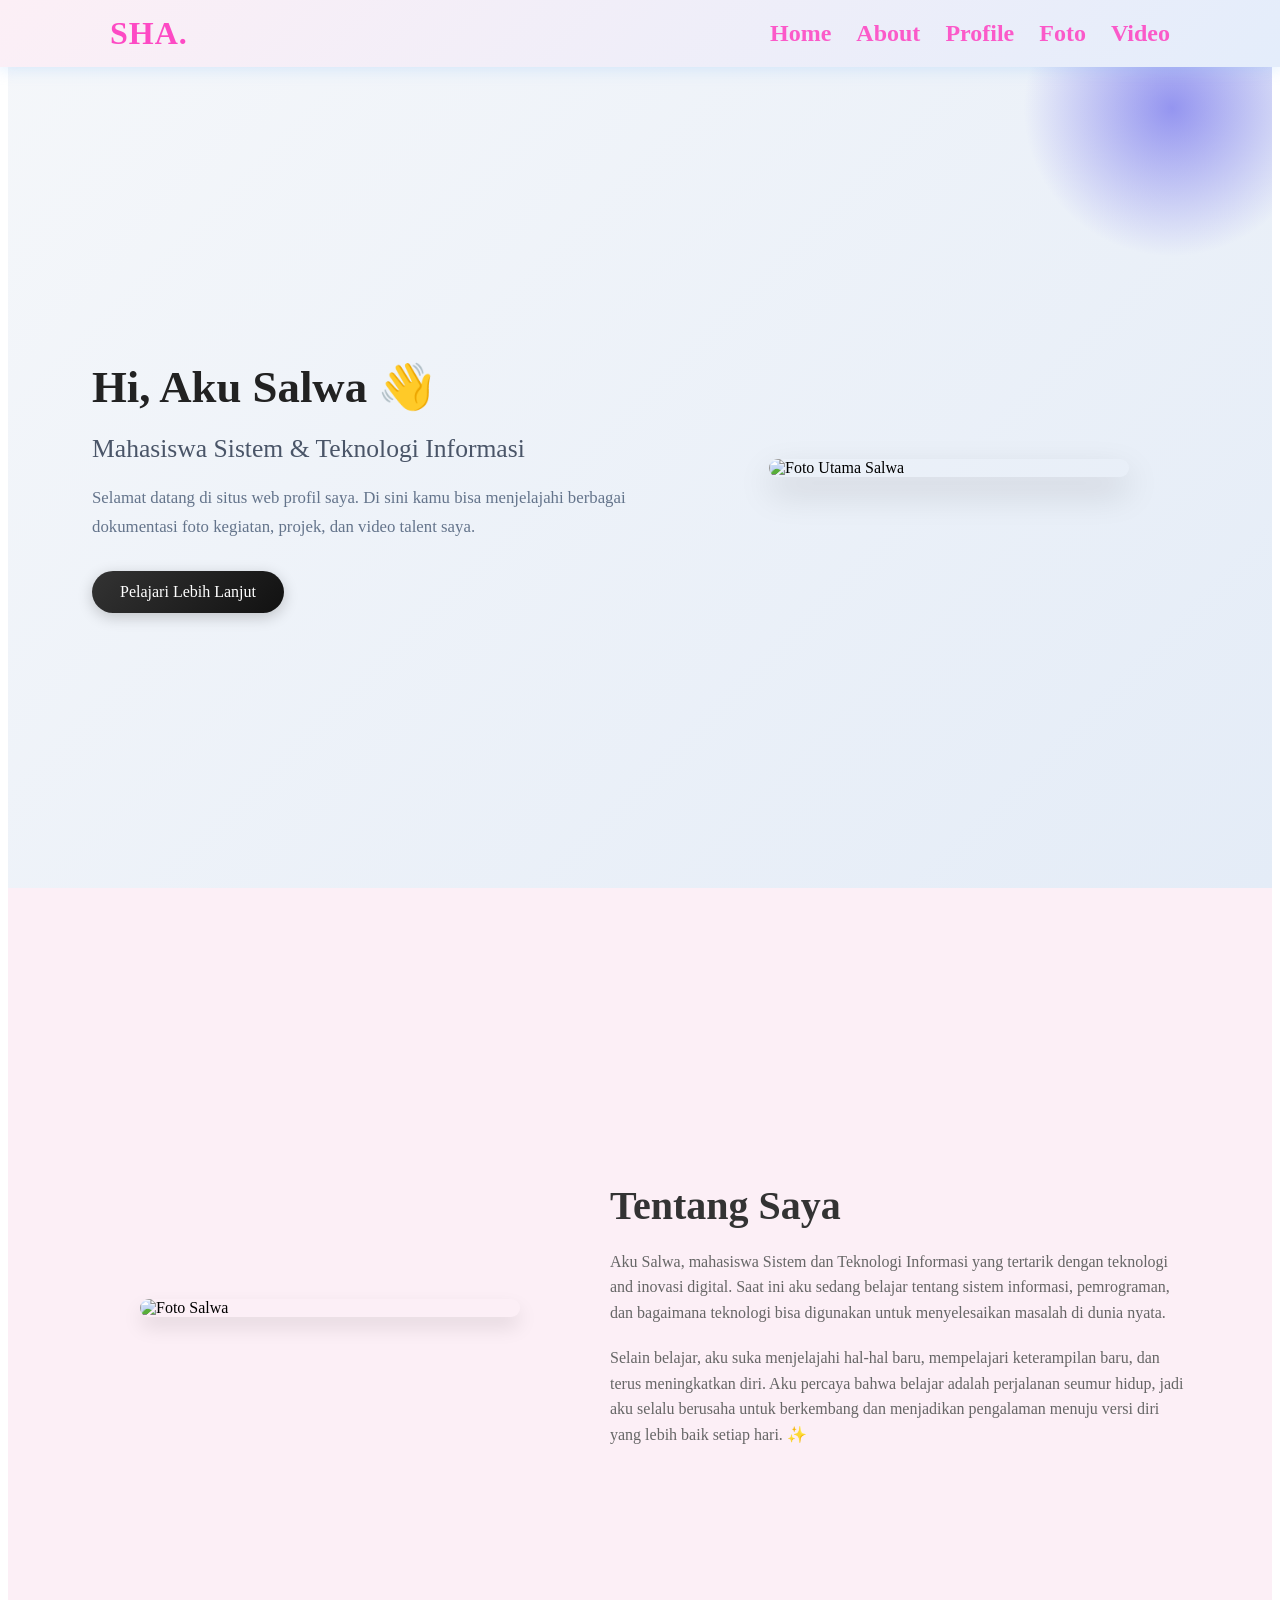
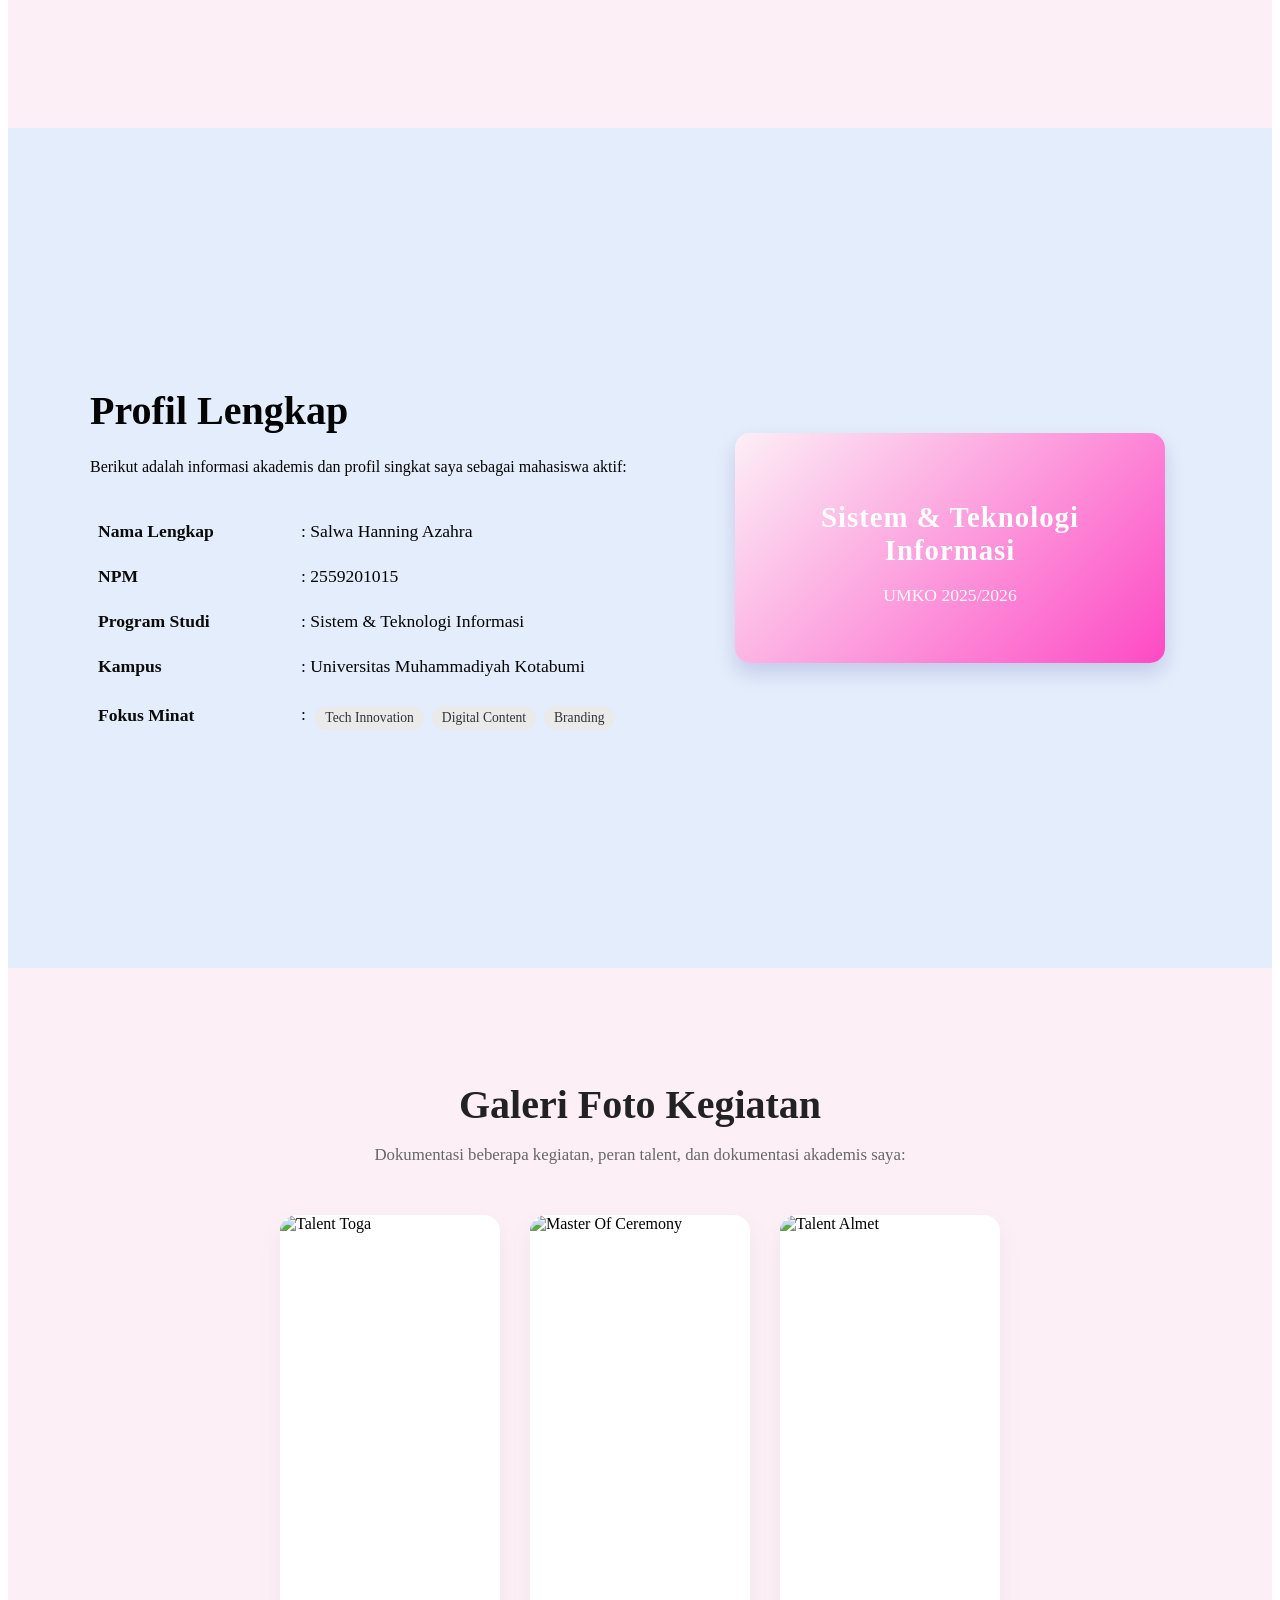
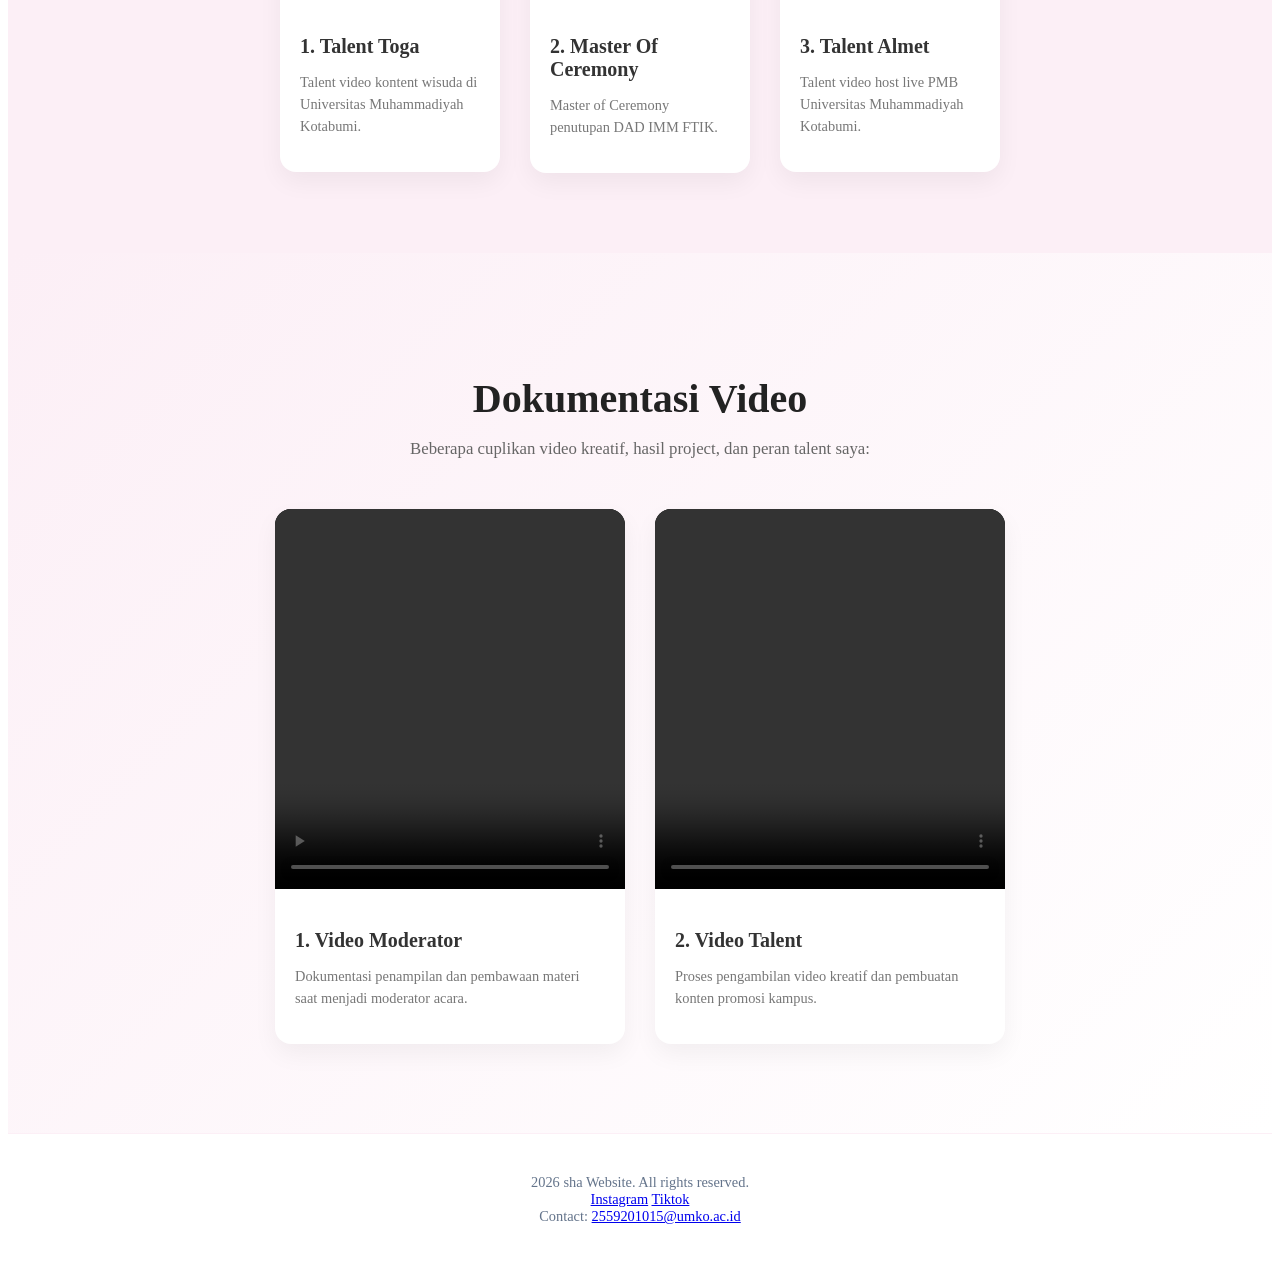
==== index.html @ 74badfe8 "Add files via upload" ====
<!DOCTYPE html>
<html lang="en">
<head>
    <meta charset="UTF-8">
    <meta name="viewport" content="width=device-width, initial-scale=1.0">
    <title>Project Saya</title>
    <link rel="stylesheet" href="style.css">
</head>
<body>
    <header>
        <div class="header-container">
            <a href="#rumah" class="logo">SHA<span>.</span></a>
            
            <nav>
                <ul>
                    <li><a href="#rumah">Home</a></li>
                    <li><a href="#tentang">About</a></li>
                    <li><a href="#profil">Profile</a></li>
                    <li><a href="#foto">Foto</a></li>
                    <li><a href="#video">Video</a></li>
                </ul>
            </nav>
        </div>
    </header>

    <main>
        <section id="rumah">
            <div class="bg-circle"></div> 
            <div class="hero-container">
                <div class="hero-text">
                    <h1>Hi, Aku Salwa 👋</h1>
                    <h2>Mahasiswa Sistem & Teknologi Informasi</h2>
                    <p>Selamat datang di situs web profil saya. Di sini kamu bisa menjelajahi berbagai dokumentasi foto kegiatan, projek, dan video talent saya.</p>
                    <a href="#tentang" class="btn-hero">Pelajari Lebih Lanjut</a>
                </div>
                
                <div class="hero-image">
                    <img src="Foto/Me4.jpeg" alt="Foto Utama Salwa">
                </div>
            </div>
        </section>

        <section id="tentang">
           <div class="about-container">
                <div class="about-image">
                    <img src="Foto/me6.jpeg" alt="Foto Salwa">
                </div>

                <div class="about-text">
                    <h2>Tentang Saya</h2>
                    <p>Aku Salwa, mahasiswa Sistem dan Teknologi Informasi yang tertarik dengan teknologi and inovasi digital. Saat ini aku sedang belajar tentang sistem informasi, pemrograman, dan bagaimana teknologi bisa digunakan untuk menyelesaikan masalah di dunia nyata.</p>
                    <p>Selain belajar, aku suka menjelajahi hal-hal baru, mempelajari keterampilan baru, dan terus meningkatkan diri. Aku percaya bahwa belajar adalah perjalanan seumur hidup, jadi aku selalu berusaha untuk berkembang dan menjadikan pengalaman menuju versi diri yang lebih baik setiap hari. ✨</p>
                </div>
            </div>
        </section>

        <section id="profil">
            <div class="profile-container">
                <div class="profile-text">
                    <h2>Profil Lengkap</h2>
                    <p>Berikut adalah informasi akademis dan profil singkat saya sebagai mahasiswa aktif:</p>
                    
                    <table class="profile-table">
                        <tr>
                            <td>Nama Lengkap</td>
                            <td>: Salwa Hanning Azahra</td>
                        </tr>
                        <tr>
                            <td>NPM</td>
                            <td>: 2559201015</td>
                        </tr>
                        <tr>
                            <td>Program Studi</td>
                            <td>: Sistem & Teknologi Informasi</td>
                        </tr>
                        <tr>
                            <td>Kampus</td>
                            <td>: Universitas Muhammadiyah Kotabumi</td>
                        </tr>
                        <tr>
                            <td>Fokus Minat</td>
                            <td>: 
                                <div class="interest-tags">
                                    <span>Tech Innovation</span>
                                    <span>Digital Content</span>
                                    <span>Branding</span>
                                </div>
                            </td>
                        </tr>
                    </table>
                </div>

                <div class="profile-badge">
                    <div class="badge-card">
                        <h3>Sistem & Teknologi Informasi</h3>
                        <p>UMKO 2025/2026</p>
                    </div>
                </div>
            </div>
        </section>

       <section id="foto">
            <div class="foto-container">
                <div class="foto-header">
                    <h2>Galeri Foto Kegiatan</h2>
                    <p>Dokumentasi beberapa kegiatan, peran talent, dan dokumentasi akademis saya:</p>
                </div>
                
                <ul class="foto-grid">
                    <li>
                        <figure class="foto-card">
                            <div class="foto-wrapper">
                                <img src="Foto/Me2.jpeg" alt="Talent Toga"/>
                            </div>
                            <figcaption>
                                <h3>1. Talent Toga</h3>
                                <p>Talent video kontent wisuda di Universitas Muhammadiyah Kotabumi.</p>
                            </figcaption>
                        </figure>
                    </li>
                    <li>
                        <figure class="foto-card">
                            <div class="foto-wrapper">
                                <img src="Foto/Me5.jpeg" alt="Master Of Ceremony"/>
                            </div>
                            <figcaption>
                                <h3>2. Master Of Ceremony</h3>  
                                <p>Master of Ceremony penutupan DAD IMM FTIK.</p>
                            </figcaption>                    
                        </figure>
                    </li>
                    <li>
                        <figure class="foto-card">
                            <div class="foto-wrapper">
                                <img src="Foto/Me4.jpeg" alt="Talent Almet"/>
                            </div>
                            <figcaption>
                                <h3>3. Talent Almet</h3>
                                <p>Talent video host live PMB Universitas Muhammadiyah Kotabumi.</p>
                            </figcaption>
                        </figure>
                    </li>
                </ul>
            </div>
        </section>
        <section id="video">
            <div class="video-container">
                <div class="video-header">
                    <h2>Dokumentasi Video</h2>
                    <p>Beberapa cuplikan video kreatif, hasil project, dan peran talent saya:</p>
                </div>
                
                <ul class="video-grid">
                    <li>
                        <figure class="video-card">
                            <div class="video-wrapper">
                                <video src="Video/sal1.mp4" controls></video>
                            </div>
                            <figcaption>
                                <h3>1. Video Moderator</h3>
                                <p>Dokumentasi penampilan dan pembawaan materi saat menjadi moderator acara.</p>
                            </figcaption>
                        </figure>
                    </li>
                    <li>
                        <figure class="video-card">
                            <div class="video-wrapper">
                                <video src="Video/sal2.mp4" controls></video>
                            </div>
                            <figcaption>
                                <h3>2. Video Talent</h3>
                                <p>Proses pengambilan video kreatif dan pembuatan konten promosi kampus.</p>
                            </figcaption>                    
                        </figure>
                    </li>
                </ul>
            </div>
        </section>
     </main>

    <footer>
        <p>2026 sha Website. All rights reserved.</p>
        <p>
            <a href="https://www.instagram.com/salwahanning?igsh=eXQ4OGFvejlybm9q" target="_blank">Instagram</a>
            <a href="https://www.tiktok.com/@random.salwa?_r=1&_t=ZS-979Bhj3TxcC" target="_blank">Tiktok</a>
        </p>
        <p>Contact: <a href="mailto:2559201015@umko.ac.id">2559201015@umko.ac.id</a></p>
     </footer>
</body>
</html>
---- style.css ----
header {
    position: fixed;
    top: 0;
    left: 0;
    width: 100%;
    background: linear-gradient(135deg, #fceff6 0%, #e4edfb 100%);
    box-shadow: 0 2px 15px rgba(142, 197, 252, 0.3);
    z-index: 1000;
    box-sizing: border-box;
}

.header-container {
    display: flex;
    justify-content: space-between;
    align-items: center;
    max-width: 1100px;
    margin: 0 auto;
    padding: 15px 20px;
    width: 100%;
    box-sizing: border-box;
}

.logo {
    font-size: 2rem;
    font-weight: 700;
    color: #fd4ac4;
    text-decoration: none;
    letter-spacing: 1px;
}

.logo span {
    color: #fd4ac4;
}

header nav ul {
    display: flex;
    list-style: none;
    gap: 25px;
    margin: 0;
    padding: 0;
}

header nav ul li a {
    text-decoration: none;
    color: #fd4ac4;
    font-weight: 600;
    font-size: 1.5rem;
    transition: all 0.3s ease;
    position: relative;
    padding: 5px 0;
    opacity: 0.9;
}

header nav ul li a:hover {
    color: #333;
    opacity: 1;
}

header nav ul li a::after {
    content: '';
    position: absolute;
    width: 0;
    height: 2px;
    bottom: 0;
    left: 0;
    background-color: #333;
    transition: width 0.3s ease;
}

header nav ul li a:hover::after {
    width: 100%;
}

#rumah {
    position: relative;
    padding: 100px 20px 60px 20px;
    background: linear-gradient(135deg, #f5f7fa 0%, #e4ecf7 100%);
    min-height: 80vh;          
    display: flex;
    align-items: center;
    overflow: hidden; 
}

.bg-circle {
    position: absolute;
    width: 450px;
    height: 450px;
    background: radial-gradient(circle, #fceff6 0%, rgba(253, 74, 196, 0.45) 100%);
    top: -100px;
    right: -100px;
    z-index: 1;
}

.hero-container {
    position: relative;
    z-index: 2;
    display: flex;
    flex-wrap: wrap;           
    align-items: center;
    justify-content: space-between;
    max-width: 1100px;
    margin: 0 auto;
    gap: 40px;
}

.hero-text {
    flex: 1 1 500px;           
}

.hero-text h1 {
    font-size: 2.8rem;
    color: #222;
    margin-bottom: 10px;
}

.hero-text h2 {
    font-size: 1.6rem;
    color: #4a5568;
    font-weight: 500;
    margin-bottom: 20px;
}

.hero-text p {
    font-size: 1.05rem;
    color: #64748b;
    line-height: 1.7;
    margin-bottom: 30px;
}

.btn-hero {
    display: inline-block;
    padding: 12px 28px;
    background: linear-gradient(135deg, #333 0%, #111 100%);    
    color: #fff;
    text-decoration: none;
    border-radius: 25px;
    font-weight: 500;
    box-shadow: 0 4px 15px rgba(0,0,0,0.2);
    transition: all 0.3s ease;
}

.btn-hero:hover {
    transform: translateY(-2px);
    box-shadow: 0 6px 20px rgba(0,0,0,0.3);
}

.hero-image {
    flex: 1 1 400px;           
    display: flex;
    justify-content: center;
}

.hero-image img {
    width: 100%;
    max-width: 360px;          
    height: auto;
    border-radius: 24px;       
    box-shadow: 0 15px 35px rgba(0,0,0,0.15); 
}

#tentang {
    padding: 60px 20px;
    background-color: #fceff6; 
    min-height: 80vh;          
    display: flex;
    align-items: center;
    overflow: hidden;
}

.bg-circle {
    position: absolute;
    width: 300px;
    height: 300px;
    background: radial-gradient(circle, rgba(18, 11, 227, 0.4) 0%, rgba(224,195,252,0) 70%);
    top: -50px;
    right: -50px;
    z-index: 1;
}

.about-container {
    display: flex;
    flex-wrap: wrap;           
    align-items: center;
    justify-content: space-between;
    max-width: 1100px;
    margin: 0 auto;
    gap: 40px;
}

.about-image {
    flex: 1 1 400px;           
    display: flex;
    justify-content: center;
}

.about-image img {
    width: 100%;
    max-width: 380px;          
    height: auto;
    border-radius: 15px;       
    box-shadow: 0 10px 20px rgba(0,0,0,0.1); 
}

.about-text {
    flex: 1 1 500px;           
}

.about-text h2 {
    font-size: 2.5rem;
    color: #333;
    margin-bottom: 20px;
}

.about-text p {
    font-size: 1rem;
    color: #666;
    line-height: 1.6;
    margin-bottom: 20px;
}

#foto ul {
    display: flex;          
    flex-wrap: wrap;        
    gap: 30px;             
    list-style: none;       
    padding: 0;
    margin: 0;
    justify-content: center; 
}

#profil {
    padding: 60px 20px;
    background-color: #e4edfb; 
    min-height: 80vh;          
    display: flex;
    align-items: center;
}

.profile-container {
    display: flex;
    flex-wrap: wrap;           
    align-items: center;
    justify-content: space-between;
    max-width: 1100px;
    margin: 0 auto;
    gap: 40px;
    width: 100%;
}

.profile-text {
    flex: 1 1 500px;           
}

.profile-text h2 {
    font-size: 2.5rem;
    color: #040404;
    margin-bottom: 20px;
}

.profile-text p {
    font-size: 1rem;
    color: #060303;
    line-height: 1.6;
    margin-bottom: 30px;
}

.profile-table {
    width: 100%;
    border-collapse: collapse;
    font-size: 1.1rem;
}

.profile-table td {
    padding: 12px 8px;
    color: #030303;
}

.profile-table tr td:first-child {
    font-weight: 600;
    width: 35%;
    color: #0c0b0b;
}

.interest-tags {
    display: flex;
    flex-wrap: wrap;
    gap: 8px;
    margin-top: 5px;
    display: inline-flex;
    vertical-align: middle;
    padding-left: 5px;
}

.interest-tags span {
    background-color: #eaeaea;
    color: #333;
    font-size: 0.85rem;
    padding: 4px 10px;
    border-radius: 20px;
    font-weight: 500;
    transition: all 0.3s ease;
}

.interest-tags span:hover {
    background-color: #333;
    color: #fff;
}

.profile-badge {
    flex: 1 1 400px;           
    display: flex;
    justify-content: center;
}

.badge-card {
    width: 100%;
    max-width: 350px;
    padding: 40px;
    background: linear-gradient(135deg, #fceff6 0%, #fd4ac4 100%);
    color: #fff;
    border-radius: 15px;
    text-align: center;
    box-shadow: 0 10px 20px rgba(22, 9, 140, 0.15);
}

.badge-card h3 {
    font-size: 1.8rem;
    margin-bottom: 10px;
    letter-spacing: 1px;
}

.badge-card p {
    font-size: 1.1rem;
    color: #fffcfc;
}

#foto ul li {
    flex: 1 1 220px; 
    max-width: 220px;
    box-sizing: border-box;
}

#foto {
    padding: 80px 20px;
    background-color: #fceff6;
    min-height: 80vh;
    display: flex;
    align-items: center;
}

.foto-container {
    max-width: 1100px;
    margin: 0 auto;
    width: 100%;
}

.foto-header {
    text-align: center;
    margin-bottom: 50px;
}

.foto-header h2 {
    font-size: 2.5rem;
    color: #222;
    margin-bottom: 15px;
}

.foto-header p {
    font-size: 1.05rem;
    color: #666;
}

.foto-grid {
    display: flex;
    flex-wrap: wrap;
    gap: 30px;
    list-style: none;
    padding: 0;
    margin: 0;
    justify-content: center;
}

.foto-grid li {
    flex: 1 1 300px;
    max-width: 350px;
}

.foto-card {
    background: #fff;
    border-radius: 16px;
    overflow: hidden;
    box-shadow: 0 10px 25px rgba(0, 0, 0, 0.05);
    margin: 0;
    transition: transform 0.3s ease, box-shadow 0.3s ease;
}

.foto-card:hover {
    transform: translateY(-5px);
    box-shadow: 0 15px 35px rgba(0, 0, 0, 0.12);
}

.foto-wrapper {
    width: 100%;
    height: 380px; 
    overflow: hidden;
}

.foto-wrapper img {
    width: 100%;
    height: 100%;
    object-fit: cover; 
    transition: transform 0.5s ease;
}

.foto-card:hover .foto-wrapper img {
    transform: scale(1.05); 
}

.foto-card figcaption {
    padding: 20px;
}

.foto-card figcaption h3 {
    font-size: 1.25rem;
    color: #333;
    margin-bottom: 8px;
}

.foto-card figcaption p {
    font-size: 0.9rem;
    color: #777;
    line-height: 1.5;
}

#video {
    padding: 80px 20px;
    background: linear-gradient(135deg, #fceff6 0%, #ffffff 100%); 
    min-height: 80vh;
    display: flex;
    align-items: center;
}

.video-container {
    max-width: 1100px;
    margin: 0 auto;
    width: 100%;
}

.video-header {
    text-align: center;
    margin-bottom: 50px;
}

.video-header h2 {
    font-size: 2.5rem;
    color: #222;
    margin-bottom: 15px;
}

.video-header p {
    font-size: 1.05rem;
    color: #666;
}

.video-grid {
    display: flex;
    flex-wrap: wrap;
    gap: 30px;
    list-style: none;
    padding: 0;
    margin: 0;
    justify-content: center;
}

.video-grid li {
    flex: 1 1 300px;
    max-width: 350px; 
}

.video-card {
    background: #fff;
    border-radius: 16px;
    overflow: hidden;
    box-shadow: 0 10px 25px rgba(0, 0, 0, 0.05);
    margin: 0;
    transition: transform 0.3s ease, box-shadow 0.3s ease;
}

.video-card:hover {
    transform: translateY(-5px);
    box-shadow: 0 15px 35px rgba(253, 74, 196, 0.15); 
}

.video-wrapper {
    width: 100%;
    height: 380px; 
    background-color: #000;
    overflow: hidden;
}

.video-wrapper video {
    width: 100%;
    height: 100%;
    object-fit: cover; 
}

.video-card figcaption {
    padding: 20px;
}

.video-card figcaption h3 {
    font-size: 1.25rem;
    color: #333;
    margin-bottom: 8px;
}

.video-card figcaption p {
    font-size: 0.9rem;
    color: #777;
    line-height: 1.5;
}
footer {
    padding: 40px 20px;
    background-color: #ffffff;
    border-top: 1px solid #fceff6; 
    text-align: center;
}

.footer-container {
    max-width: 1100px;
    margin: 0 auto;
    display: flex;
    flex-direction: column;
    gap: 15px; 
}

footer p {
    font-size: 0.9rem;
    color: #64748b;
    margin: 0;
}

.footer-socials {
    display: flex;
    justify-content: center;
    gap: 20px;
}

.footer-socials a {
    font-size: 0.95rem;
    color: #333333;
    text-decoration: none;
    font-weight: 500;
    position: relative;
    padding: 5px 0;
    transition: color 0.3s ease;
}

.footer-socials a::after {
    content: '';
    position: absolute;
    width: 0;
    height: 2px;
    bottom: 0;
    left: 0;
    background-color: #fd4ac4; 
    transition: width 0.3s ease;
}

.footer-socials a:hover {
    color: #fd4ac4; 
}

.footer-socials a:hover::after {
    width: 100%;
}

.footer-contact a {
    color: #2575fc; 
    text-decoration: none;
    font-weight: 500;
    transition: color 0.3s ease;
}

.footer-contact a:hover {
    color: #fd4ac4; 
}
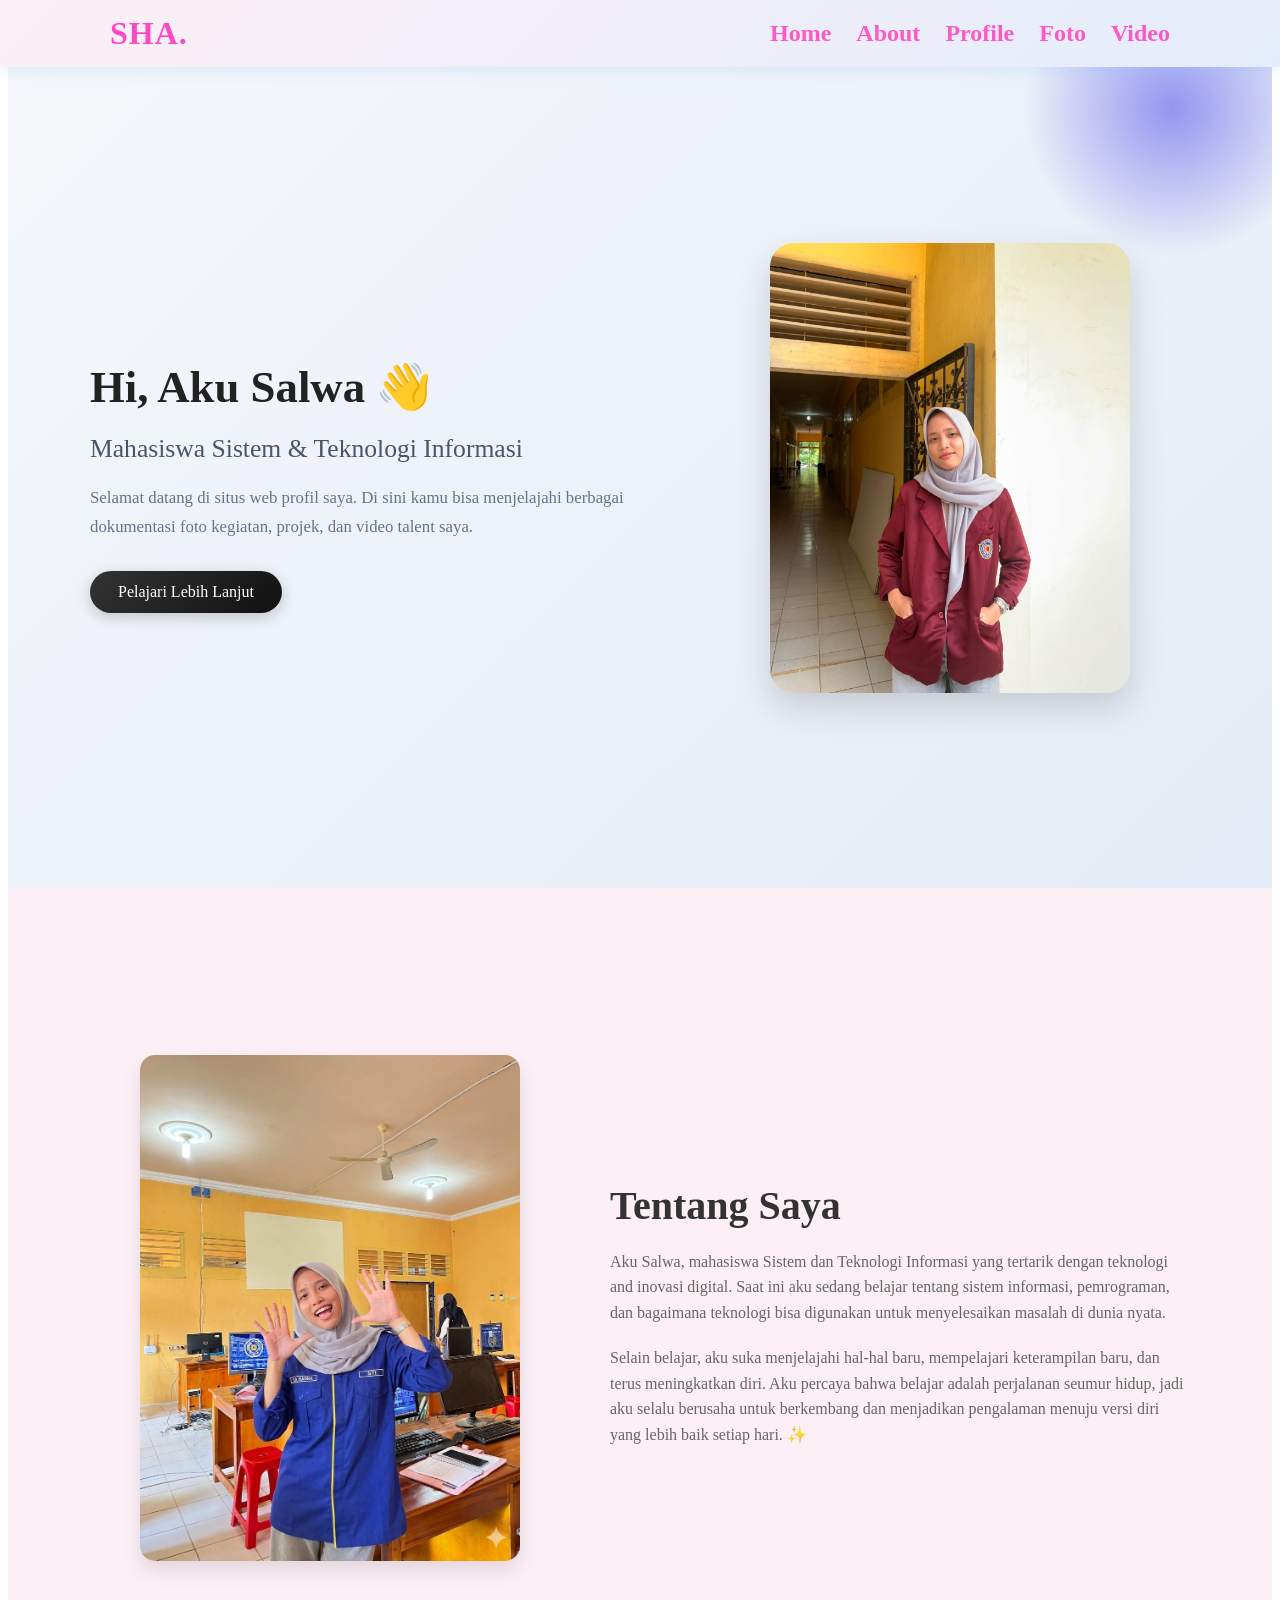
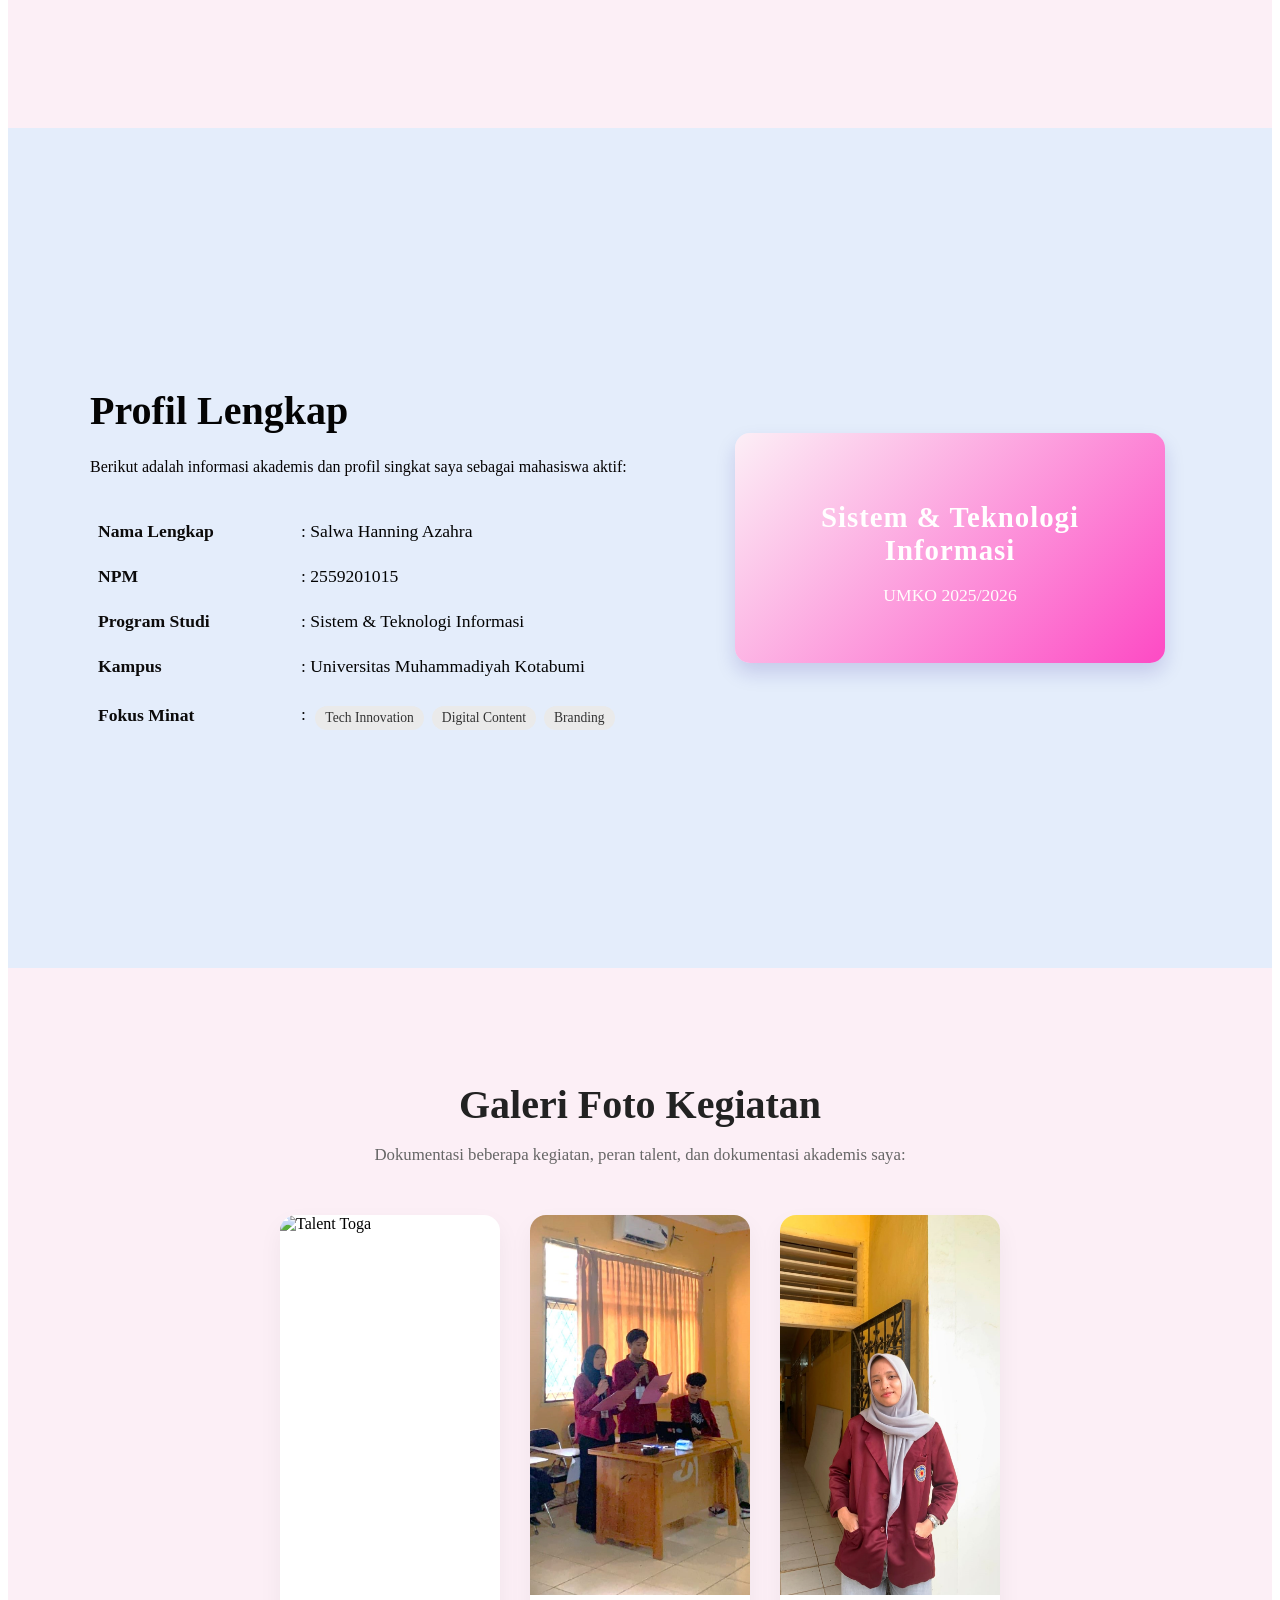
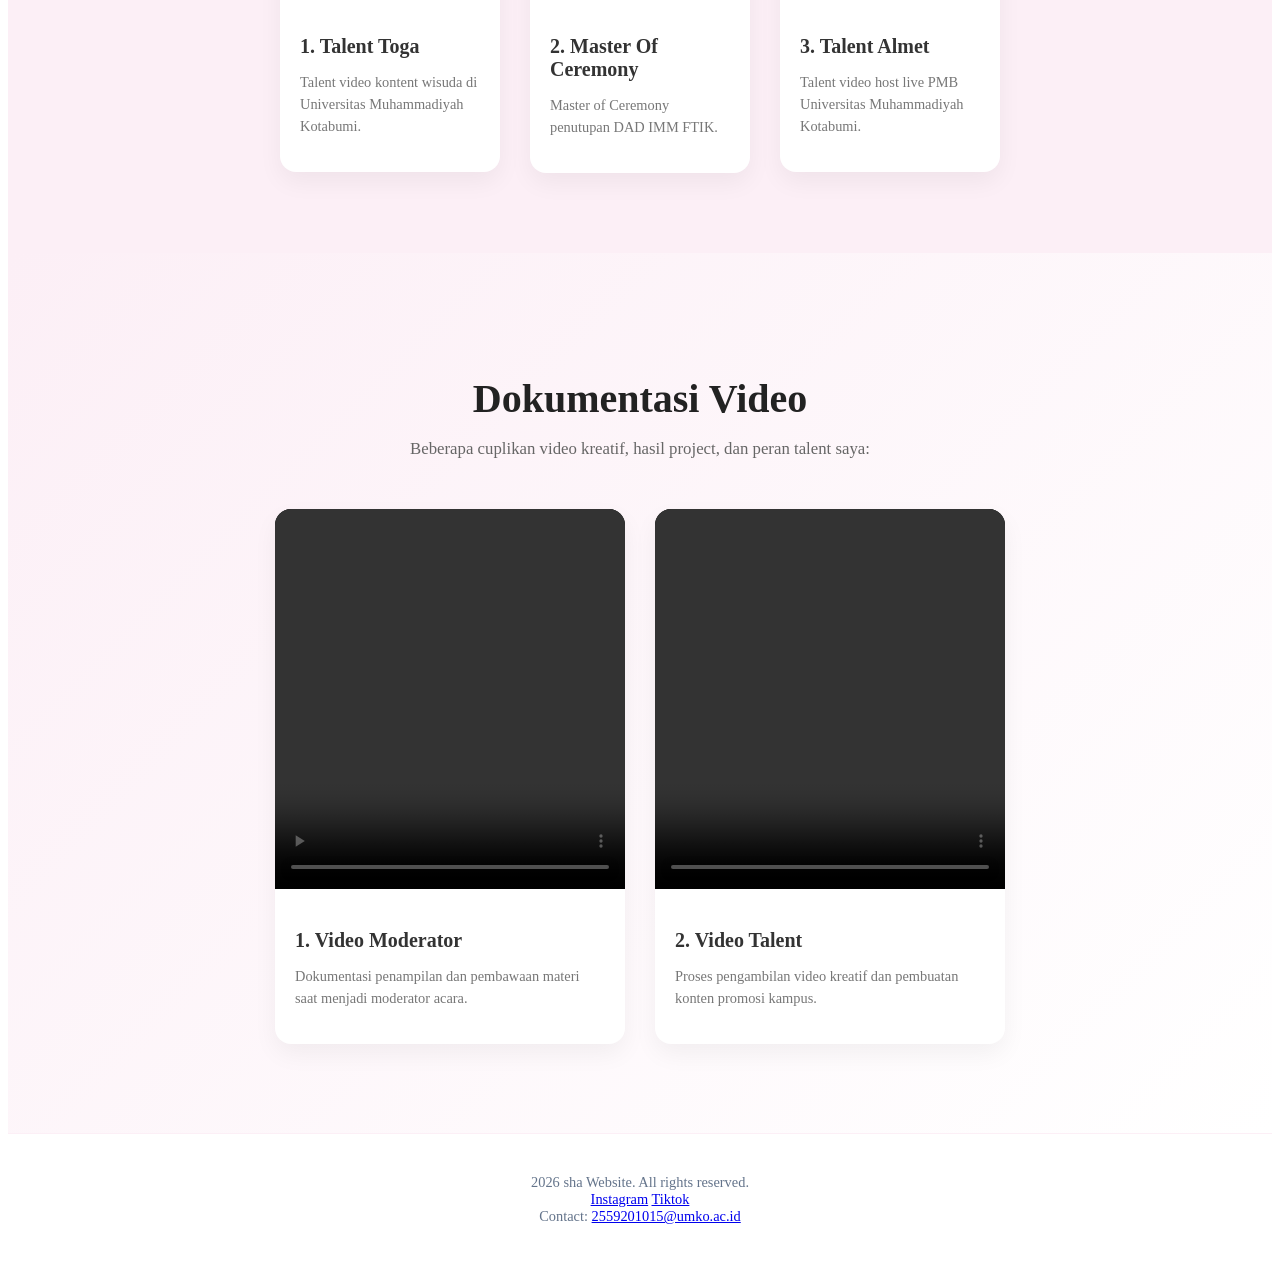
==== commit 6d27a959: "Add files via upload" ====
--- a/index.html
+++ b/index.html
@@ -35,7 +35,7 @@
                 </div>
                 
                 <div class="hero-image">
-                    <img src="Foto/Me4.jpeg" alt="Foto Utama Salwa">
+                    <img src="Asset/Foto/Me4.jpeg" alt="Foto Utama Salwa">
                 </div>
             </div>
         </section>
@@ -43,7 +43,7 @@
         <section id="tentang">
            <div class="about-container">
                 <div class="about-image">
-                    <img src="Foto/me6.jpeg" alt="Foto Salwa">
+                    <img src="Asset/Foto/me6.jpeg" alt="Foto Salwa">
                 </div>
 
                 <div class="about-text">
@@ -110,7 +110,7 @@
                     <li>
                         <figure class="foto-card">
                             <div class="foto-wrapper">
-                                <img src="Foto/Me2.jpeg" alt="Talent Toga"/>
+                                <img src="Aset/Foto/Me2.jpeg" alt="Talent Toga"/>
                             </div>
                             <figcaption>
                                 <h3>1. Talent Toga</h3>
@@ -121,7 +121,7 @@
                     <li>
                         <figure class="foto-card">
                             <div class="foto-wrapper">
-                                <img src="Foto/Me5.jpeg" alt="Master Of Ceremony"/>
+                                <img src="Asset/Foto/Me5.jpeg" alt="Master Of Ceremony"/>
                             </div>
                             <figcaption>
                                 <h3>2. Master Of Ceremony</h3>  
@@ -132,7 +132,7 @@
                     <li>
                         <figure class="foto-card">
                             <div class="foto-wrapper">
-                                <img src="Foto/Me4.jpeg" alt="Talent Almet"/>
+                                <img src="Asset/Foto/Me4.jpeg" alt="Talent Almet"/>
                             </div>
                             <figcaption>
                                 <h3>3. Talent Almet</h3>
@@ -154,7 +154,7 @@
                     <li>
                         <figure class="video-card">
                             <div class="video-wrapper">
-                                <video src="Video/sal1.mp4" controls></video>
+                                <video src="Asset/Video/sal1.mp4" controls></video>
                             </div>
                             <figcaption>
                                 <h3>1. Video Moderator</h3>
@@ -165,7 +165,7 @@
                     <li>
                         <figure class="video-card">
                             <div class="video-wrapper">
-                                <video src="Video/sal2.mp4" controls></video>
+                                <video src="Asset/Video/sal2.mp4" controls></video>
                             </div>
                             <figcaption>
                                 <h3>2. Video Talent</h3>
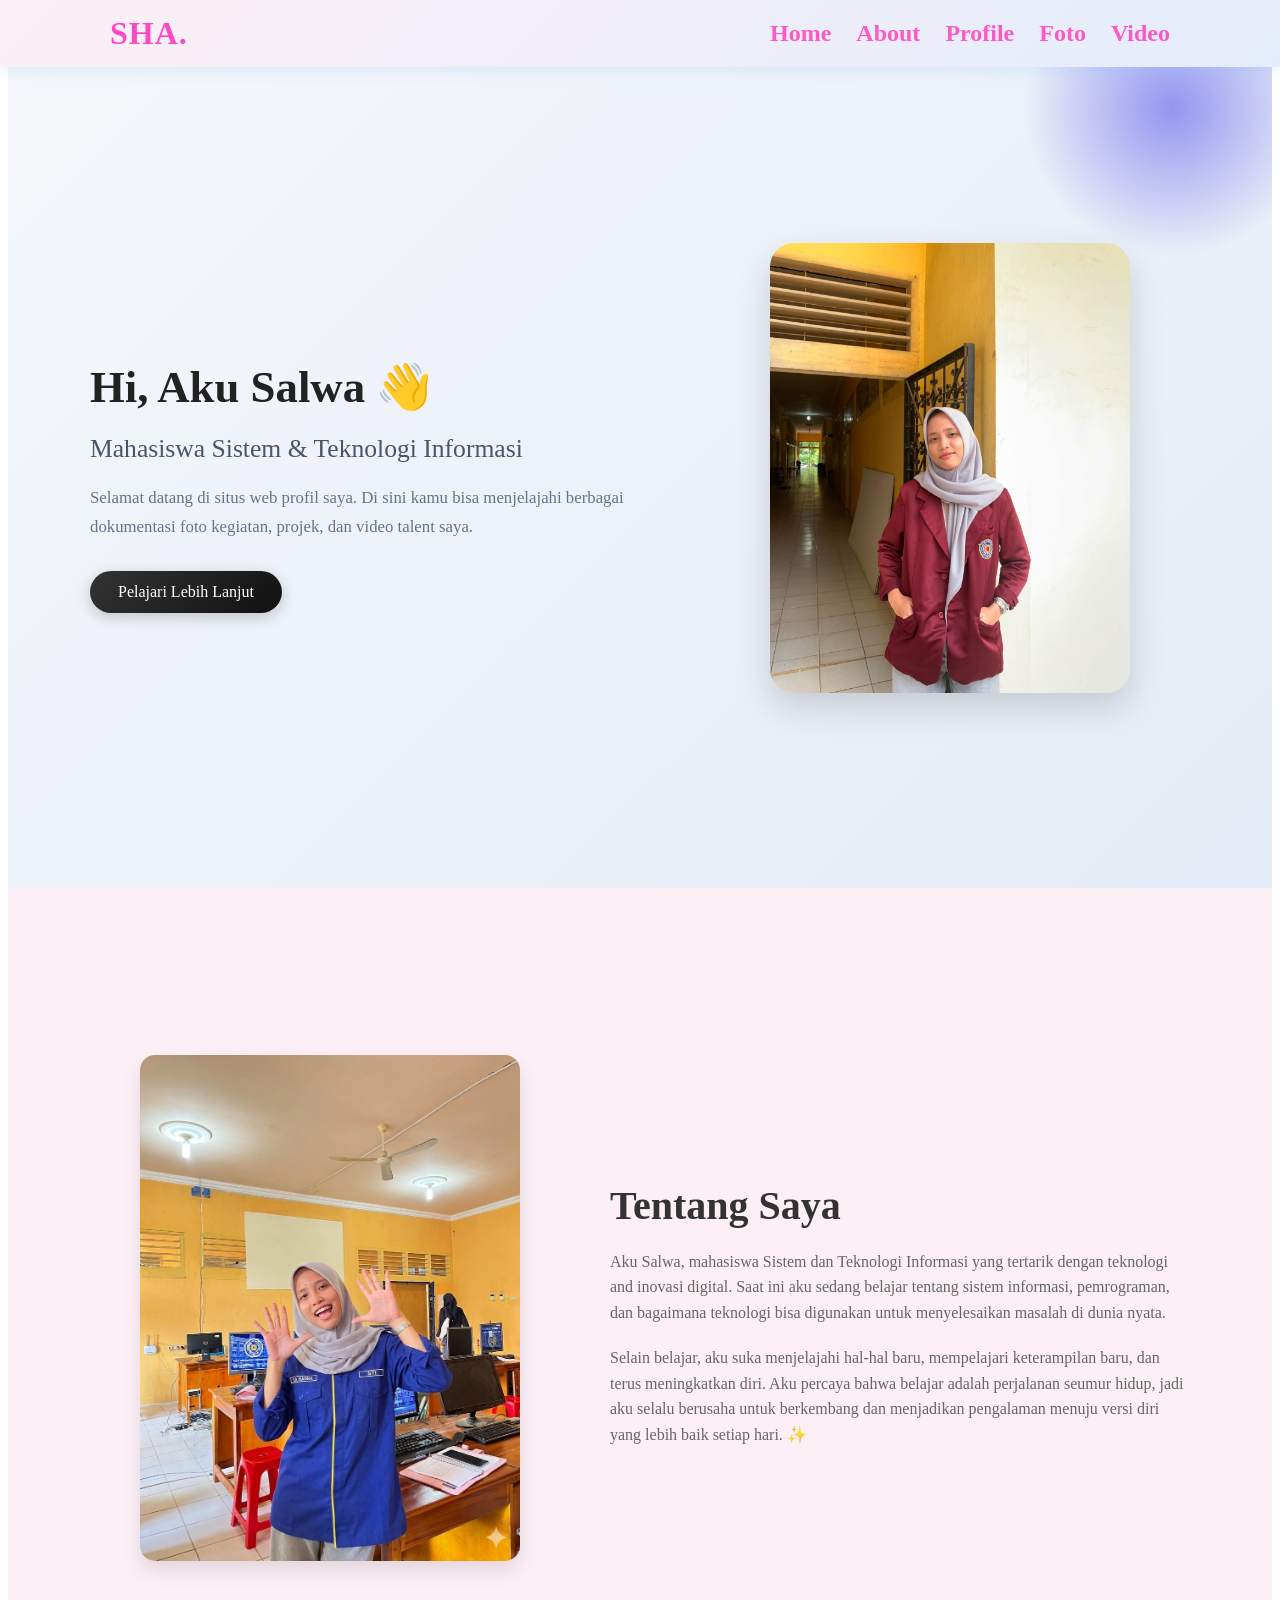
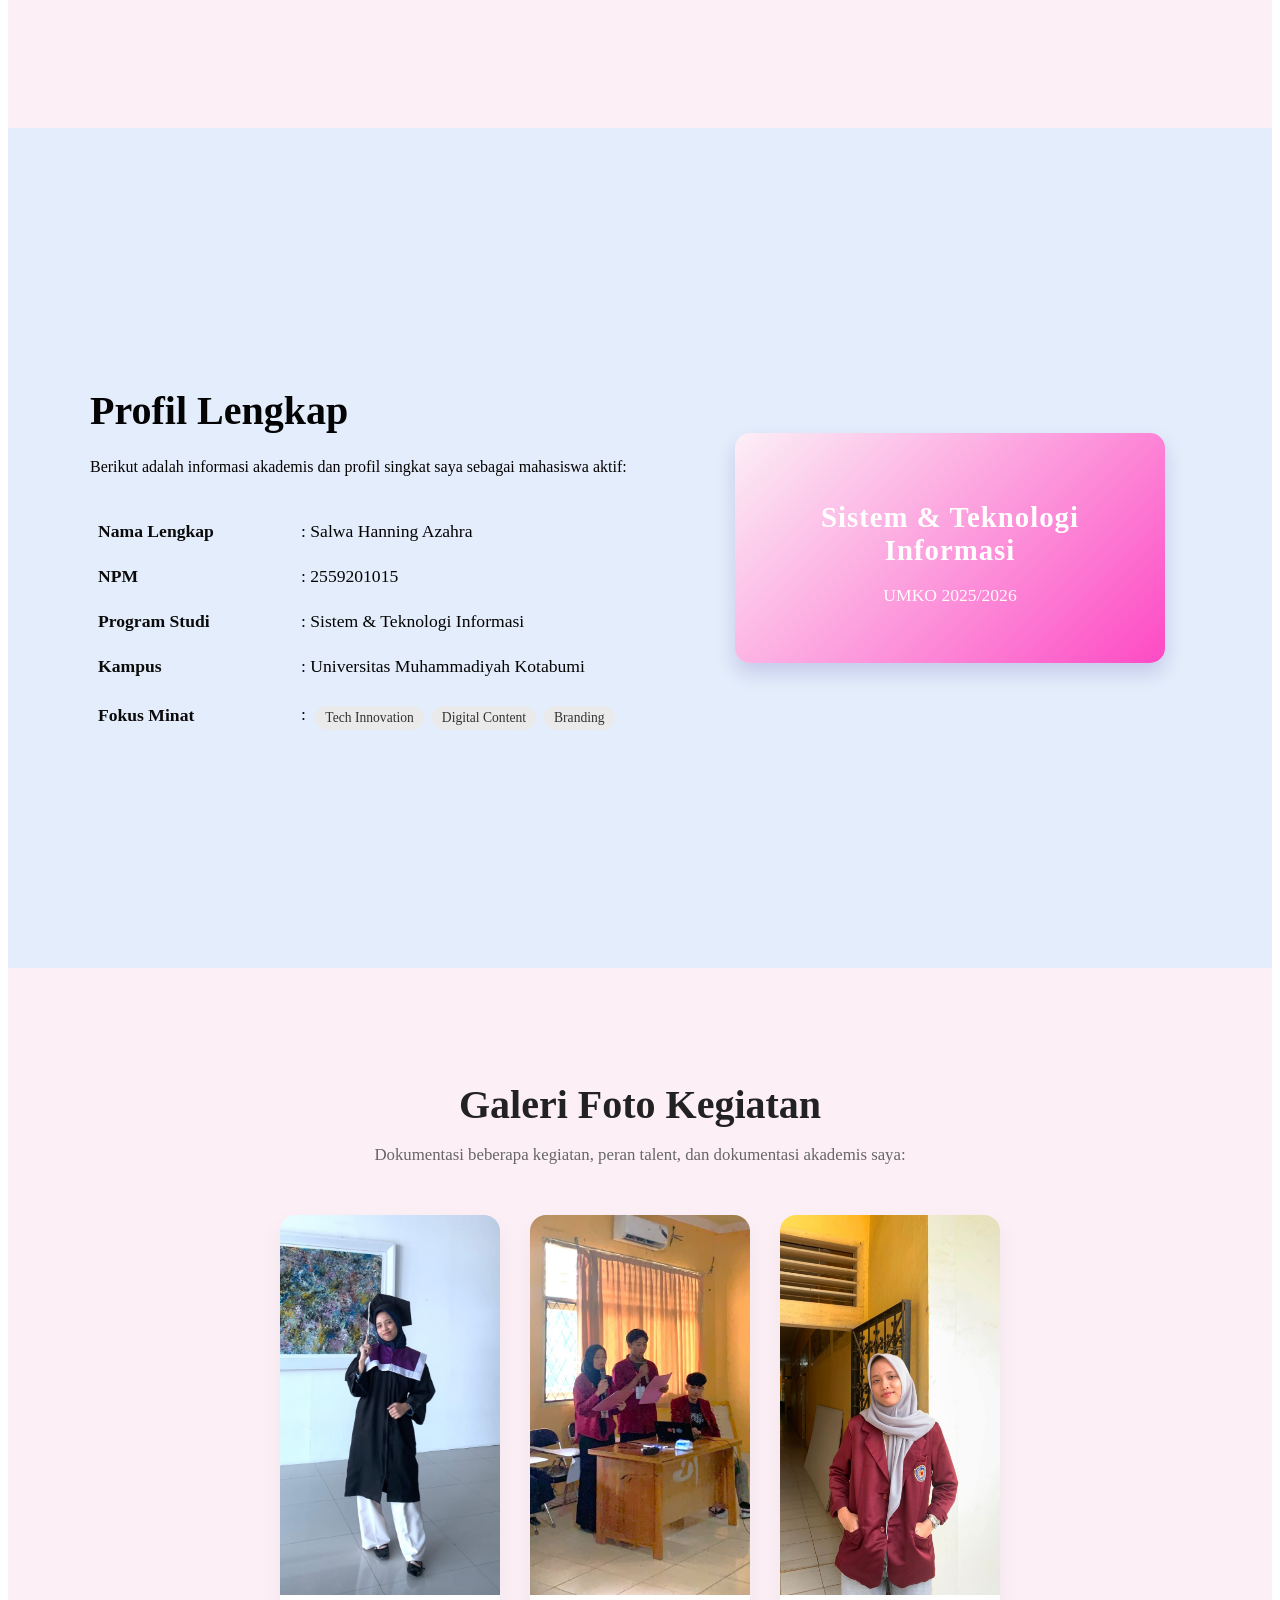
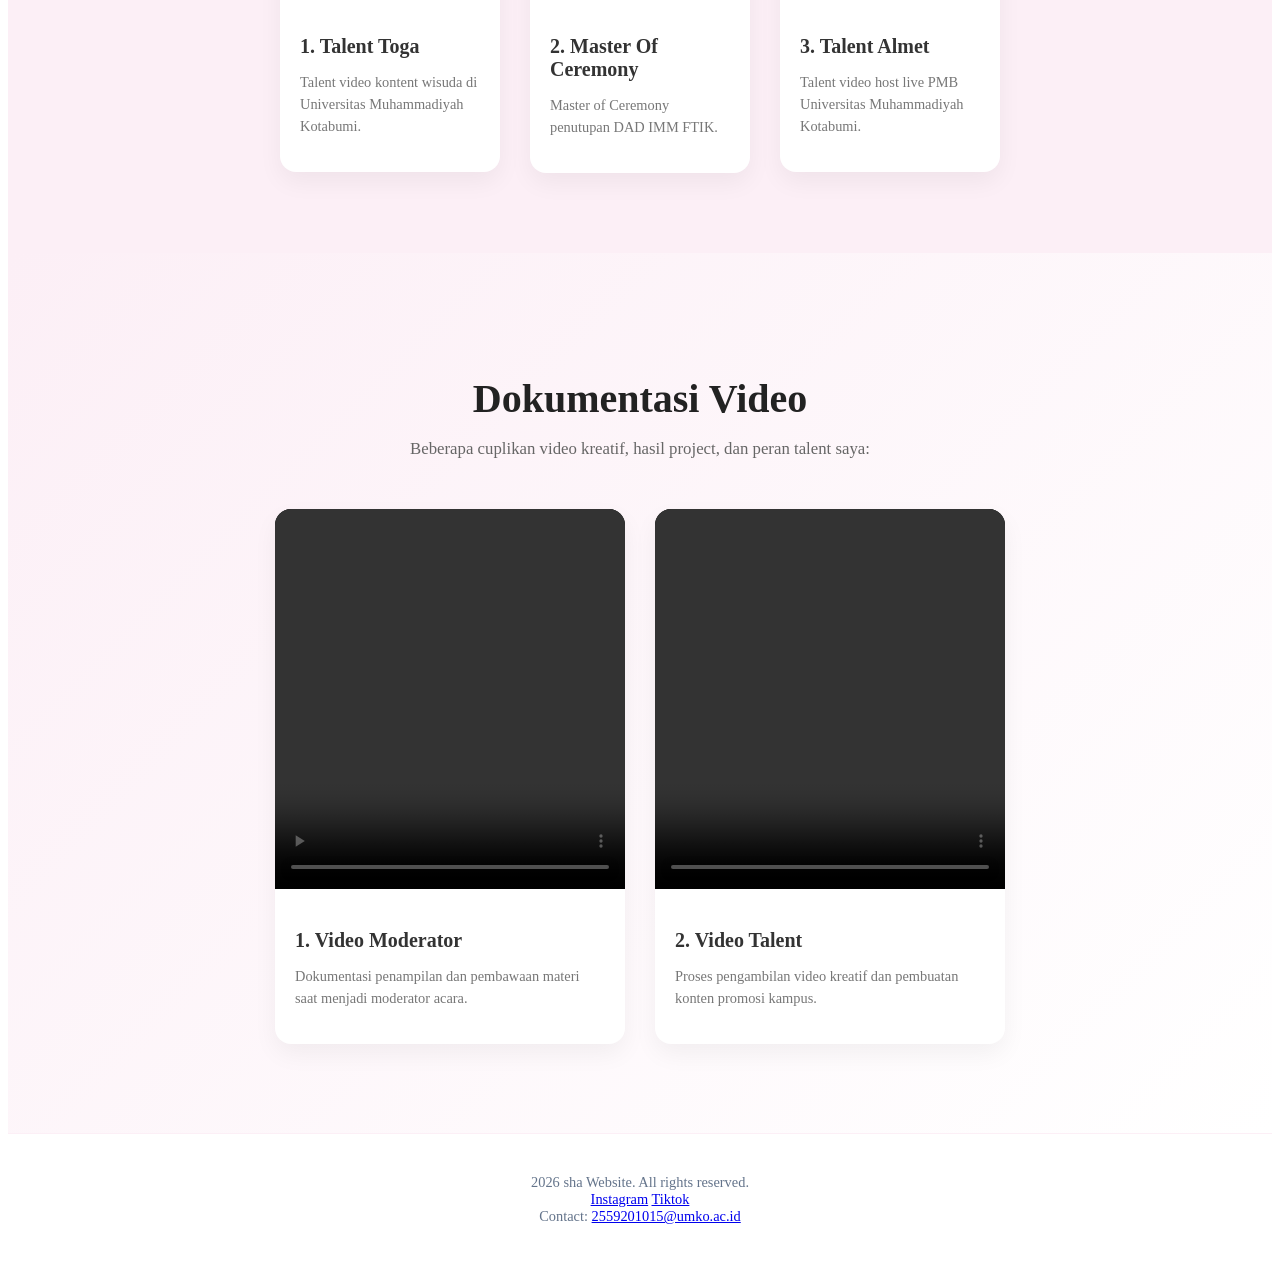
==== commit b60dd24c: "Update index.html" ====
--- a/index.html
+++ b/index.html
@@ -110,7 +110,7 @@
                     <li>
                         <figure class="foto-card">
                             <div class="foto-wrapper">
-                                <img src="Aset/Foto/Me2.jpeg" alt="Talent Toga"/>
+                                <img src="Asset/Foto/Me2.jpeg" alt="Talent Toga"/>
                             </div>
                             <figcaption>
                                 <h3>1. Talent Toga</h3>
@@ -187,4 +187,4 @@
         <p>Contact: <a href="mailto:2559201015@umko.ac.id">2559201015@umko.ac.id</a></p>
      </footer>
 </body>
-</html>+</html>
